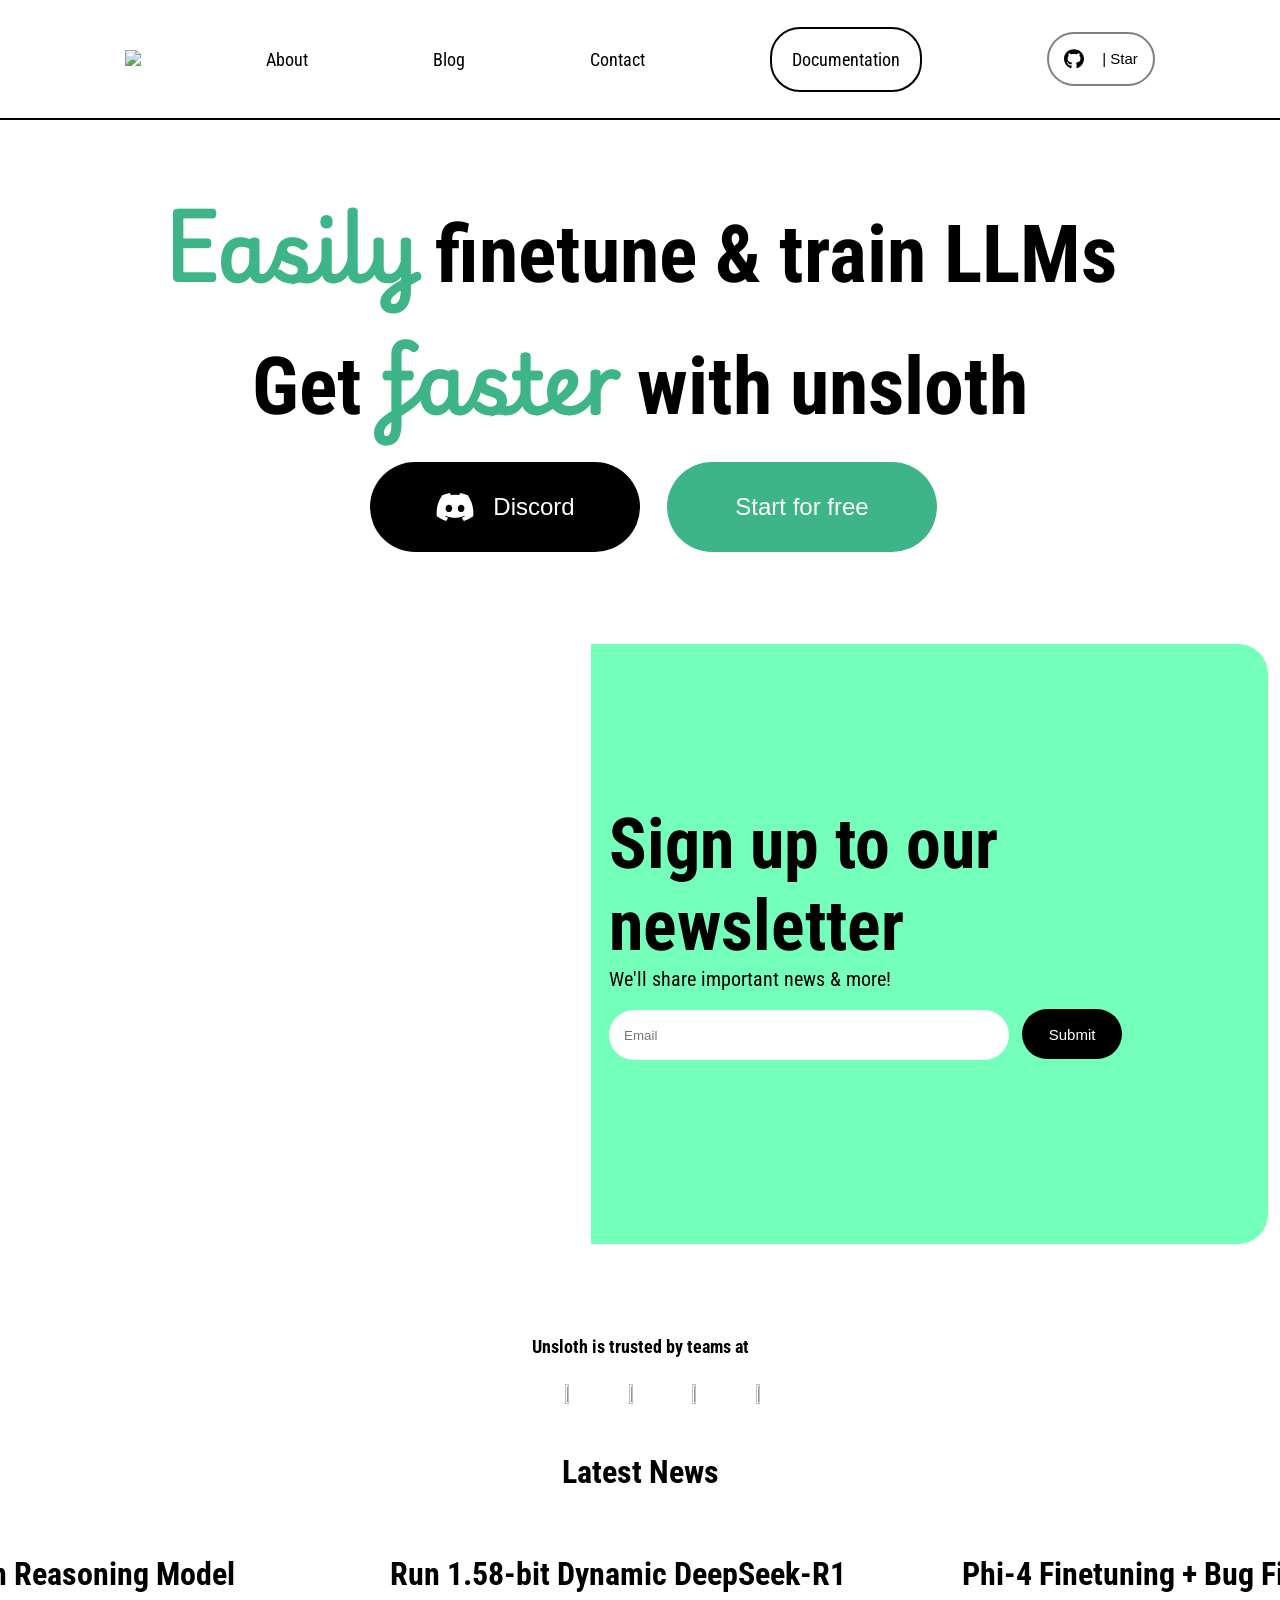
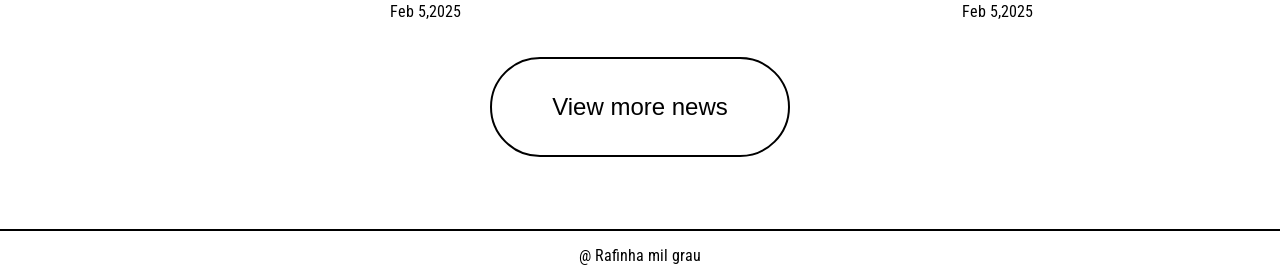
==== 1.html @ 4c771336 "Add files via upload" ====
<!DOCTYPE html>
<html lang="en">
<head>
    <meta charset="UTF-8">
    <meta name="viewport" content="width=device-width, initial-scale=1.0">
    <link rel="stylesheet" href="style/1.css">
    <link rel="stylesheet" href="style/2.css">
    <link rel="stylesheet" href="style/3.css">
    <link rel="stylesheet" href="style/4.css">
    <link rel="stylesheet" href="style/5.css">
    <link rel="icon" href="https://img.stackshare.io/service/145244/default_b73472295347ebb2bca0bb763bd85c8031d6bf2c.png" type="image/png">
    <link rel="preconnect" href="https://fonts.googleapis.com">
    <link rel="preconnect" href="https://fonts.gstatic.com" crossorigin>
    <link href="https://fonts.googleapis.com/css2?family=Bodoni+Moda:ital,opsz,wght@0,6..96,400..900;1,6..96,400..900&family=EB+Garamond:ital,wght@0,400..800;1,400..800&family=Inter:ital,opsz,wght@0,14..32,100..900;1,14..32,100..900&family=Roboto+Condensed:wght@100..900&family=Roboto:ital,wght@0,100..900;1,100..900&display=swap" rel="stylesheet">
    
    <title>Unsloth - Clone</title>
</head>
<body>
    <div class="nav-container">
        <a href="#"><img src="https://miro.medium.com/v2/resize:fit:898/0*tporAgJg5LLllQe_.png"></a>
        <a href="#">About</a>
        <a href="#">Blog</a>
        <a href="#">Contact</a>
        <a href="#" id="doc">Documentation</a>
        <button>
            <img src="github-brands.svg">
            | Star
        </button>
    </div>
    <div class="content">
        <div class="top-header">
            <h1><strong class="green-text">Easily</strong> finetune & train LLMs<br>
                Get <strong class="green-text">faster</strong> with unsloth</h1>
            <div class="top-header-btn">
                <button id="discord-btn"><img src="discord-brands.svg">Discord</button>
                <button id="start-btn">Start for free</button>
            </div>
        </div>
        <div class="image-one-container">
            <div id="image-container"></div>
            <div class="newsletter-signup">
                <div id="newsletter-content">
                    <h1>Sign up to our <br> newsletter</h1>
                    <p>We'll share important news & more!</p>
                    <form>
                        <input type="email" id="email-inp" placeholder="Email">
                        <input type="submit" value="Submit" id="submit-inp">
                    </form>
                </div>
            </div>
        </div>
        <div class="badges-container">
            <h1>Unsloth is trusted by teams at</h1>
            <div class="badges-images">
                <img src="https://unsloth.ai/cgi/image/microsoft_logo_o6r66CblhT3tXH6iRCaP7.png?width=640&quality=80&format=auto">
                <img src="https://unsloth.ai/cgi/image/nvidia_logo_jMPeSm-zM3f5ejGIcbkvG.png?width=640&quality=80&format=auto">
                <img src="https://unsloth.ai/cgi/image/meta_black_logo_v4cigbnOzx949fXvi_uQx.png?width=1920&quality=80&format=auto">
                <img src="https://unsloth.ai/cgi/image/1024px-NASA_Worm_logo_(black).svg_0KEakK9gxp3jmXaD5rY3Q.png?width=1920&quality=80&format=auto">
            </div>
        </div>
        <div class="news-container">
            <h1 style="text-align: center;">Latest News</h1>
            <div class="newscard-container">
                <div class="news-card">
                    <a href="#"><img src="https://unsloth.ai/cgi/image/reasoning_nocolor_b1f-oiMLet4vo3v6QFj0N.png?width=1920&quality=80&format=auto" alt=""></a>
                    <a href="#"><h1>Train your own Reasoning Model</h1></a>
                    <p>Feb 5,2025</p>
                </div>
                <div class="news-card">
                    <a href="#"><img src="https://unsloth.ai/cgi/image/deepseek_black_white_vr5x7YOB_BpFtgP8j_dx-.png?width=1920&quality=80&format=auto" alt=""></a>
                    <a href="#"><h1>Run 1.58-bit Dynamic DeepSeek-R1</h1></a>
                    <p>Feb 5,2025</p>
                </div>
                <div class="news-card">
                    <a href="#"><img src="https://unsloth.ai/cgi/image/phi4_1200_b3jH5bVTAataEsAOVUALU.png?width=1920&quality=80&format=auto" alt=""></a>
                    <a href="#"><h1>Phi-4 Finetuning + Bug Fixes</h1></a>
                    <p>Feb 5,2025</p>
                </div>
            </div>
            <button id="news-btn">
                View more news
            </button>
        </div>
        <footer>
            @ Rafinha mil grau
        </footer>
    </div>
</body>
</html>
---- style/1.css ----
@font-face {
    font-family: 'PlayWrite';
    src: url('PlaywriteITModerna-VariableFont_wght.ttf') format('woff');
    font-weight: normal;
    font-style: normal;
}
/* Top session only */
body{
    font-family: "Roboto Condensed", serif;
    font-optical-sizing: auto;
    font-weight: 400;
    font-style: normal;
}
*{
    margin:0px;
    box-sizing: border-box;
}
.nav-container{
    border-bottom: 2px solid black;
    width: 100%;
    height: 120px;
    background-color: white;
    display: flex;
    flex-direction: row;
    align-items: center;
    justify-content: space-evenly;
    overflow: hidden;
    position: fixed;
    top:0;
}
.nav-container img{
    width: 200px;
}
.nav-container a{
    text-decoration: none;
    color: black;
    transition: 400ms ease;
    font-size: large;
}
.nav-container a:hover{
    color: #3EB489;
    text-decoration: underline;
}
.nav-container #doc{
    border:2px solid black;
    padding: 20px;
    border-radius: 30px;
}
.nav-container #doc:hover{
    text-decoration: none;
    background-color: black;
    color:white;
}
.nav-container button{
    display: flex;
    flex-direction: row;
    text-align: center;
    align-items: center;
    padding:15px;
    background-color: white;
    border-radius: 15vh;
    border:2px solid gray;
    font-size:15px;
    cursor:pointer;
    transition: 400ms ease;
}
.nav-container button:hover{
    color:white;
    background-color: gray;
}
.nav-container button img{
    width: 20px;
    margin-right: 2vh;
}

.content{
    margin-top: 15vh;
    display: flex;
    flex-direction: column;
    align-items: center;
    justify-content: center;
}
.top-header{
    margin-top: 5vh;
    display: flex;
    flex-direction: column;
}
.top-header h1{
    text-align: center;
    font-size: 80px;
}
.top-header-btn{
    display: flex;
    flex-direction: row;
    align-items: center;
    justify-content: center;
}
.top-header-btn button{
    margin-left: 3vh;
    margin-top: 2vh;
    width: 30vh;
    height: 10vh;
    font-size: x-large;
    cursor: pointer;
    border-radius: 15vh;
    border:0px;
}
.top-header-btn #start-btn{
    background-color: #3EB489;
    color:white;
    transition: 400ms ease;
}
.top-header-btn #start-btn:hover{
    background-color: #64ffc6;
    color:black;
}
.top-header-btn #discord-btn{
    background-color: black;
    color:white;
    justify-content: center;
    align-items: center;
    display: flex;
    transition: 400ms ease;
}
.top-header-btn #discord-btn img{
    margin-right: 2vh;
}
.top-header-btn #discord-btn:hover{
    background-color: #7289da;
    color:white;
}
.green-text{
    color:#3EB489;
    font-family:'PlayWrite';
}
---- style/2.css ----
/* The little card thing with the sloths in it*/

.image-one-container{
    margin-top: 10vh;
    display: flex;
    flex-direction: row;
    border:2px solid transparent;
    border-radius: 30px;
    align-items: center;
    width: 140vh;
    margin-bottom: 5vh;
}
.image-one-container #image-container{
    background-image: url('https://unsloth.ai/cgi/image/sloths_surprise_0mhHDdv58GugL2x5o8Km8.png?width=1920&quality=80&format=auto');
    background-repeat: no-repeat;
    background-size: contain;
    background-position: center;
    width: 600px;
    height: 600px;
    border-bottom-left-radius: 28px;
    border-top-left-radius: 28px;
    top: 0;
    bottom: 0;
    left: 0;
}
.newsletter-signup{
    background-color: rgb(116, 255, 186);
    height: 600px;
    width: 700px;
    border-top-right-radius: 30px;
    border-bottom-right-radius: 30px;
    padding: 2vh;
    display: flex;
}
#newsletter-content{
    width: 100%;
    height: 50%;
    display: flex;
    flex-direction: column;
    margin-top: auto;
    margin-bottom: auto;
}
.newsletter-signup h1{
    font-size: 70px;
}
.newsletter-signup p {
    font-size: 20px;
    margin-bottom: 2vh;
}
.image-one-container #email-inp{
    width: 400px;
    padding:15px;
    height: 50px;
    border-radius: 30px;
    border:0px;
}
.image-one-container #submit-inp{
    margin-left: 1vh;
    width: 100px;
    padding: 15px;
    height: 50px;
    border-radius: 30px;
    border:0px;
    background-color: black;
    color:white;
    font-size: 15px;
    cursor: pointer;
}
---- style/3.css ----
.badges-container{
    display: flex;
    flex-direction: column;
    text-align: center;
    align-items: center;
    justify-content: center;
    margin-top: 5vh;
    margin-bottom: 5vh;
}
.badges-container h1{
    font-size: large;
}
.badges-images{
    display: flex;
    flex-direction: row;
    justify-content: space-evenly;
}
.badges-images img{
    margin-top: 3vh;
    width: 5%;
    height: 5%;
    margin-left: 5vh;
}
---- style/4.css ----
.news-container{
    display: flex;
    flex-direction: column;
    margin-bottom: 4vh;
}
.newscard-container{
    margin-top: 4vh;
    margin-bottom: 4vh;
    display: flex;
    flex-direction: row;
    justify-content: space-around;
}
.news-card{
    width: 500px;
    margin-left: 4vh;
    margin-right: 4vh;
    display: flex;
    flex-direction: column;
}
.news-card a{
    text-decoration: none;
    color:black
}
.news-card a h1{
    margin-top: 1vh;
    margin-bottom: 1vh;
    text-decoration: none;
    color:black;
    transition: 400ms ease;
}
.news-card a h1:hover{
    color:#3EB489;
}
.news-card img{
    width: 80%;
    box-shadow: 8px 8px gray;
    border-radius: 15px;
}

#news-btn{
    align-items: center;
    align-self: center;
    font-size: x-large;
    width: 300px;
    height: 100px;
    cursor:pointer;
    border:2px solid black;
    border-radius: 50px;
    background-color: white;
    transition: 500ms ease;
}
#news-btn:hover{
    color:white;
    background-color: black;
}
---- style/5.css ----
footer{
    width: 100%;
    padding-top: 15px;
    padding-bottom: 15px;
    text-align: center;
    align-items: center;
    margin-top: 4vh;
    bottom: 0;
    border-top: 2px solid;
}
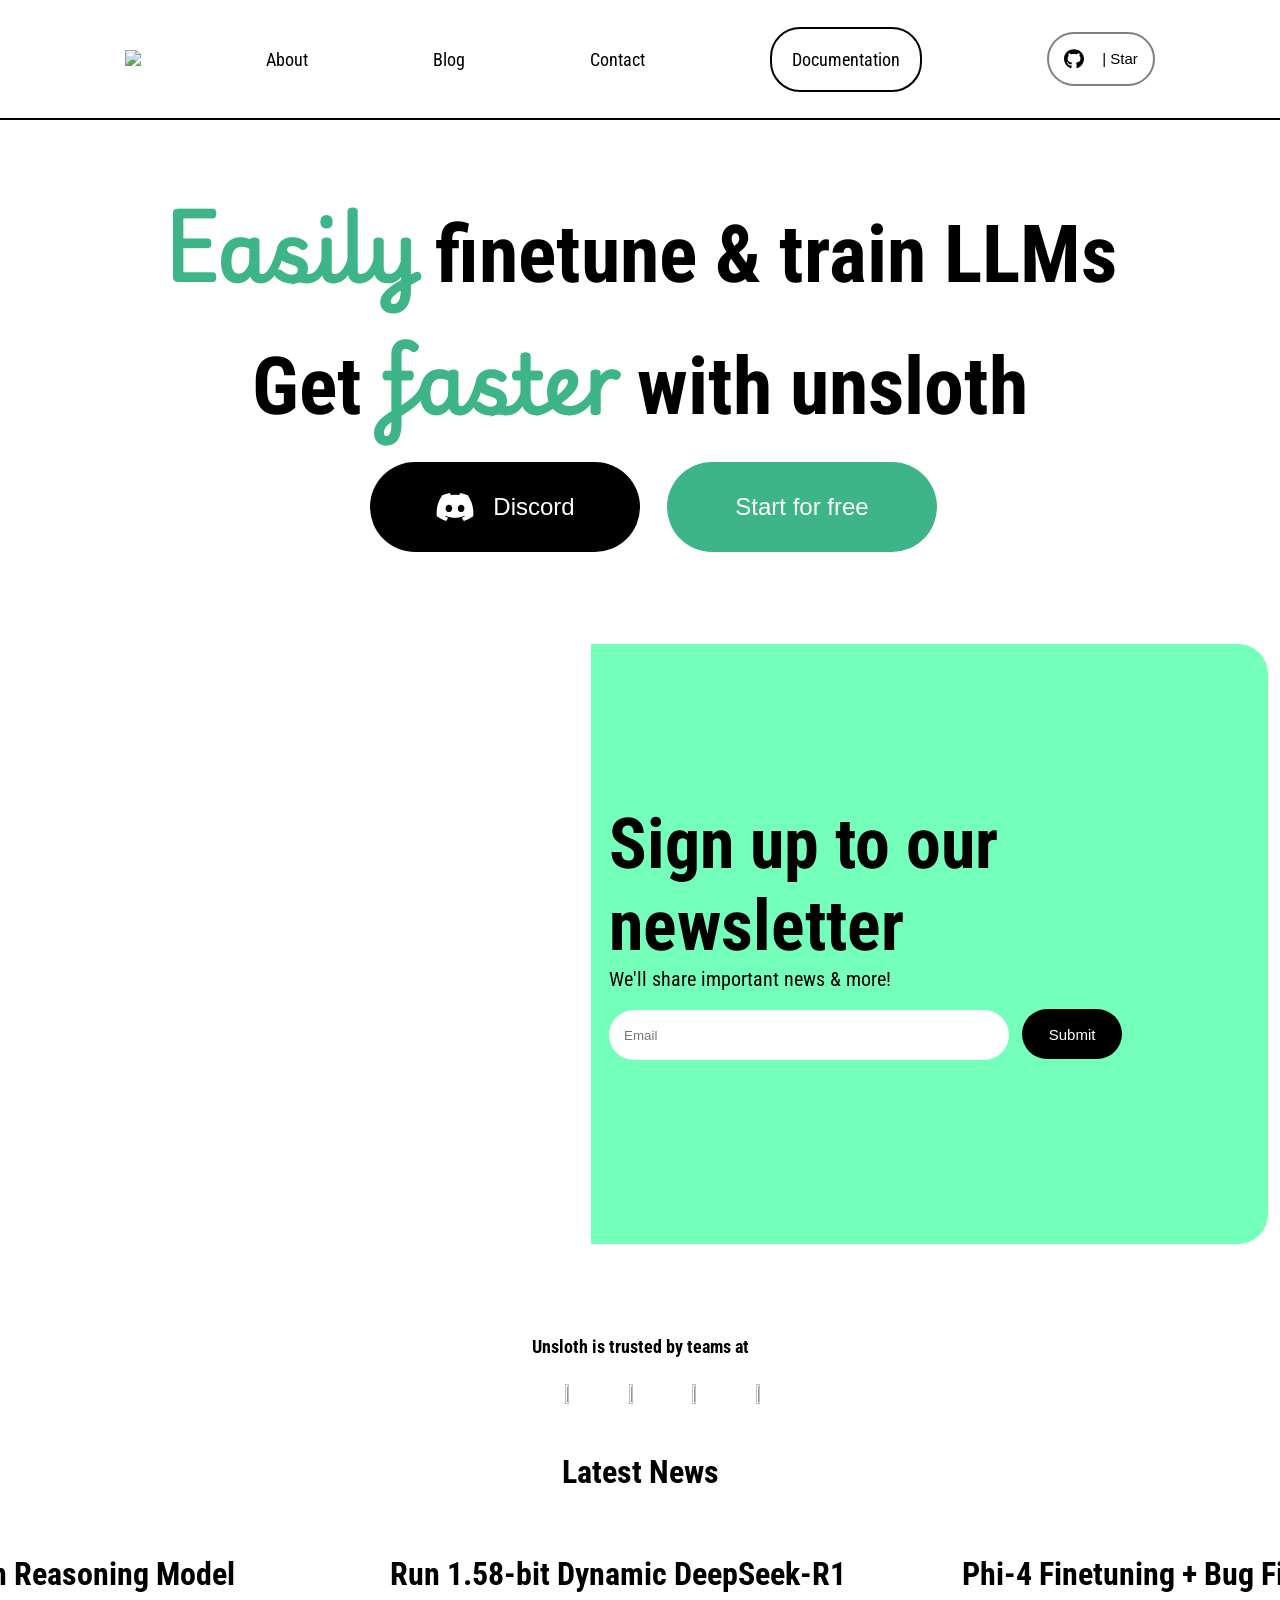
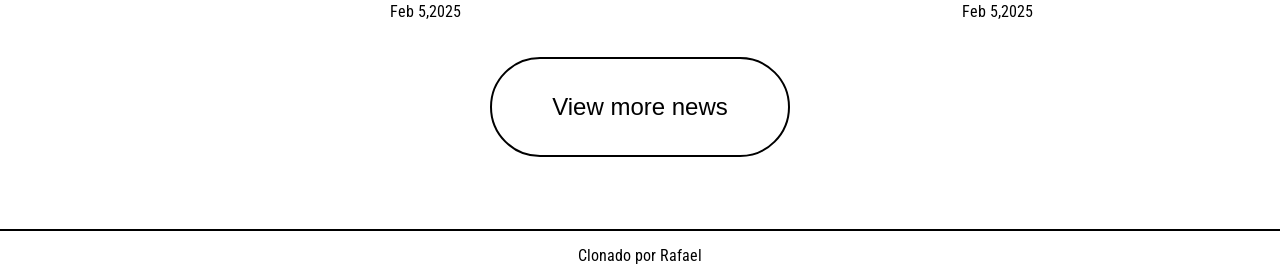
==== commit 66ecee0a: "Add files via upload" ====
--- a/1.html
+++ b/1.html
@@ -82,7 +82,7 @@
             </button>
         </div>
         <footer>
-            @ Rafinha mil grau
+            <a href="https://github.com/rafasdsm" target="_blank">Clonado por Rafael</a>
         </footer>
     </div>
 </body>
--- a/style/5.css
+++ b/style/5.css
@@ -7,4 +7,8 @@
     margin-top: 4vh;
     bottom: 0;
     border-top: 2px solid;
+}
+footer a{
+    color: black;
+    text-decoration: none;
 }
